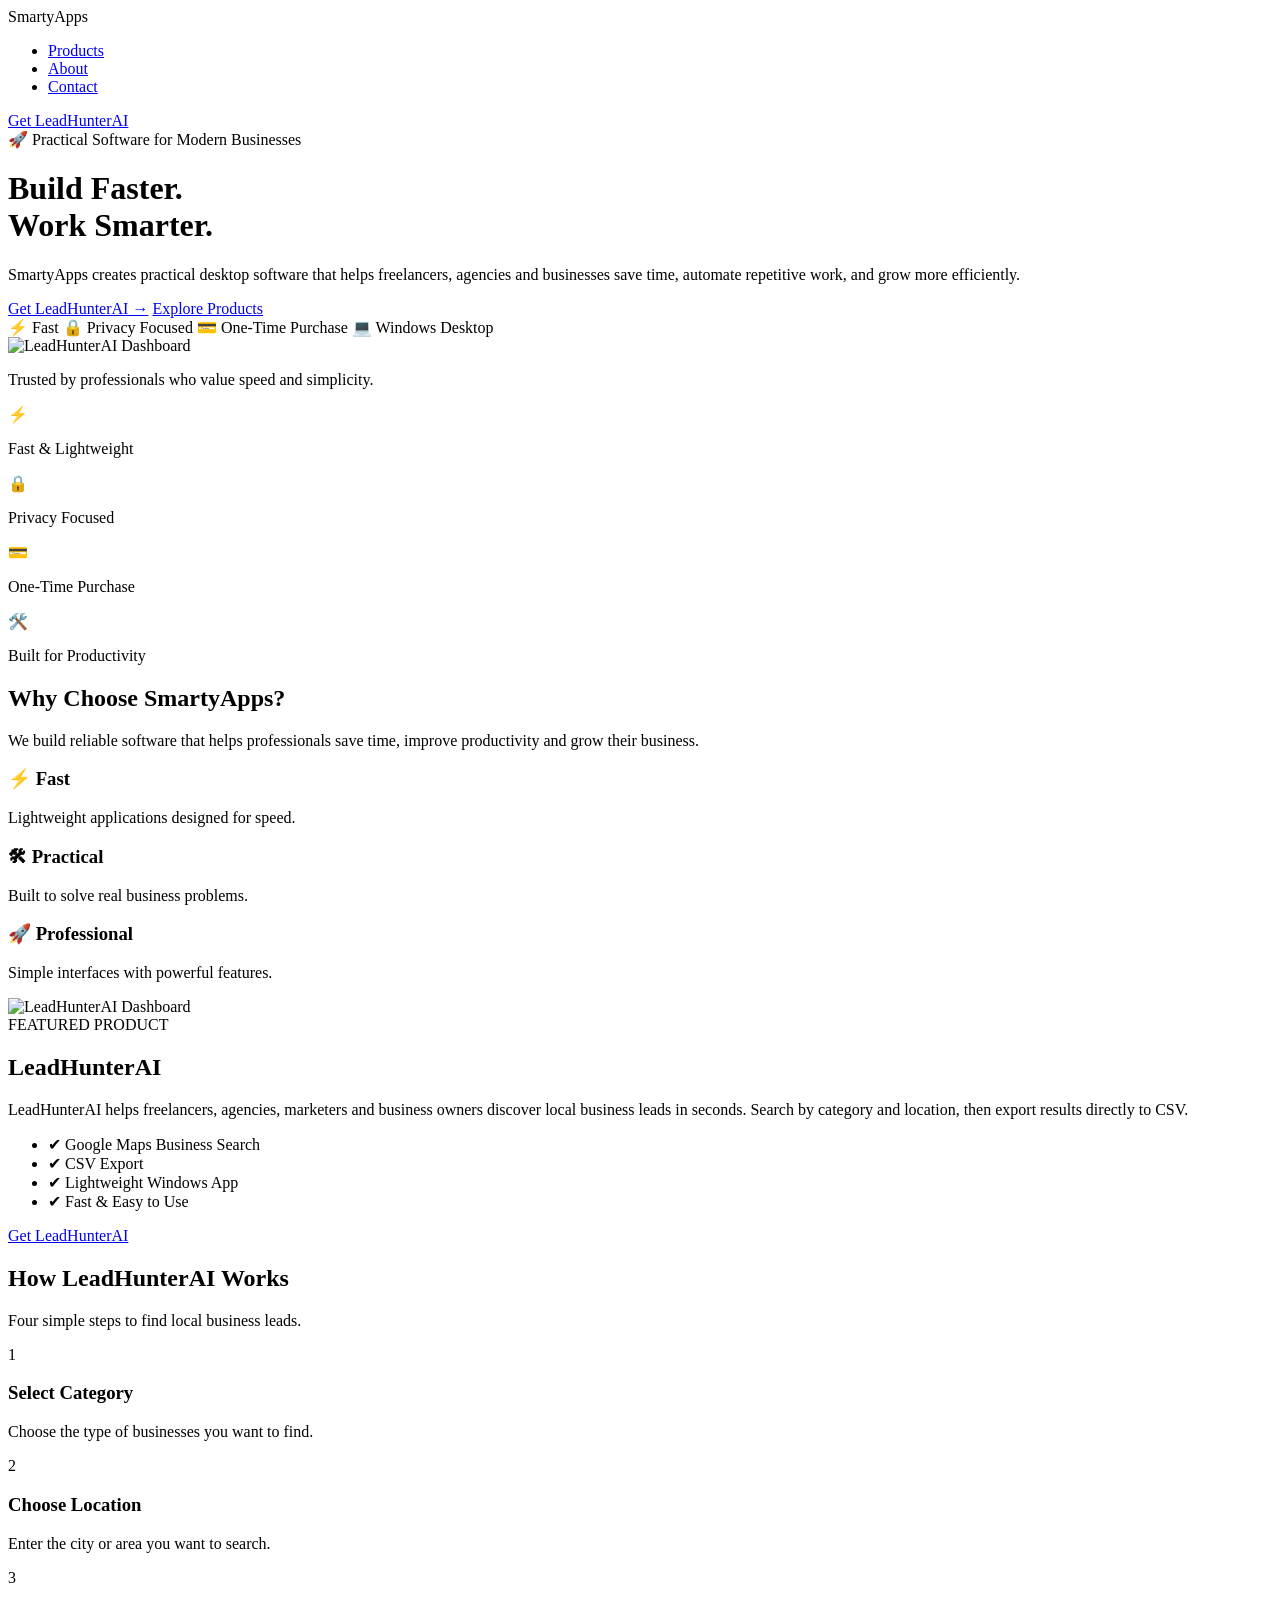
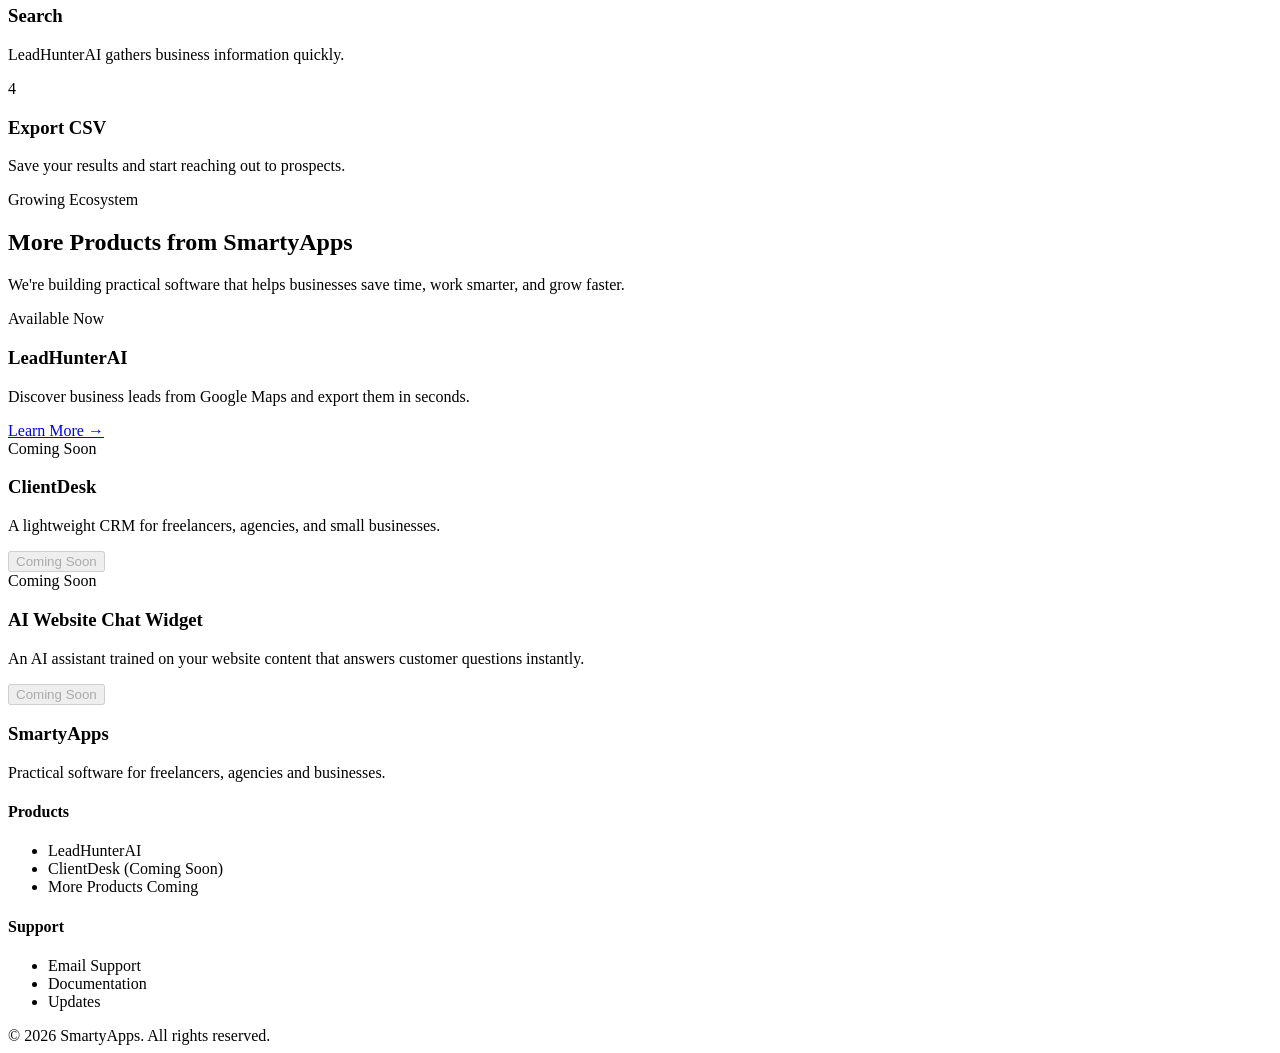
==== index.html @ ecb34b7d "Add files via upload" ====
<!DOCTYPE html>
<html lang="en">

<head>

    <meta charset="UTF-8">

    <meta name="viewport" content="width=device-width, initial-scale=1.0">

    <title>SmartyApps | Practical Software for Modern Businesses</title>

    <meta name="description"
        content="SmartyApps builds practical desktop software for freelancers, agencies and businesses. Discover LeadHunterAI and upcoming productivity tools designed to help you work smarter and grow faster.">

    <meta name="keywords"
        content="SmartyApps, LeadHunterAI, Lead Generation, Google Maps Leads, Business Software, Windows Software, CRM, Client Management, Productivity Tools">

    <meta name="author" content="SmartyApps">

    <meta name="robots" content="index,follow">

    <meta name="theme-color" content="#08101c">

    <!-- Open Graph -->

    <meta property="og:type" content="website">

    <meta property="og:title"
        content="SmartyApps | Practical Software for Modern Businesses">

    <meta property="og:description"
        content="Modern software that helps freelancers, agencies and businesses save time and grow faster.">

    <meta property="og:image"
        content="images/hero-mockup.png">

    <meta property="og:site_name"
        content="SmartyApps">

    <!-- Twitter -->

    <meta name="twitter:card"
        content="summary_large_image">

    <meta name="twitter:title"
        content="SmartyApps">

    <meta name="twitter:description"
        content="Practical software built for modern businesses.">

    <meta name="twitter:image"
        content="images/hero-mockup.png">

     <link rel="icon" type="image/x-icon" href="images/favicon.ico">

     <link rel="stylesheet" href="css/style.css">

</head>

<body>

    <nav>
        <div class="logo">SmartyApps</div>
        <ul>
            <li><a href="https://smartyapps.gumroad.com/l/vlhwif">Products</a></li>
            <li><a href="https://smartyapps.gumroad.com/l/vlhwif">About</a></li>
            <li><a href="https://smartyapps.gumroad.com/l/vlhwif">Contact</a></li>
        </ul>
        <a href="https://smartyapps.gumroad.com/l/vlhwif" class="nav-btn">Get LeadHunterAI</a>
    </nav>

    <header class="hero">
        <div class="hero-left">
            <span class="hero-badge">🚀 Practical Software for Modern Businesses</span>
            <h1>Build Faster.<br>Work Smarter.</h1>
            <p>
                SmartyApps creates practical desktop software that helps freelancers,
                agencies and businesses save time, automate repetitive work, and grow
                more efficiently.
            </p>
            <div class="hero-buttons">
                <a href="https://smartyapps.gumroad.com/l/vlhwif" class="btn">Get LeadHunterAI →</a>
                <a href="#products" class="btn-outline">Explore Products</a>
            </div>
            <div class="hero-features">
                <span>⚡ Fast</span>
                <span>🔒 Privacy Focused</span>
                <span>💳 One-Time Purchase</span>
                <span>💻 Windows Desktop</span>
            </div>
        </div>
        <div class="hero-right">
            <img src="images/hero-mockup.png" alt="LeadHunterAI Dashboard">
        </div>
    </header>

    <section class="trust-bar">
        <div class="container">
            <p class="trust-title">Trusted by professionals who value speed and simplicity.</p>
            <div class="trust-items">
                <div class="trust-item">
                    <span>⚡</span>
                    <p>Fast & Lightweight</p>
                </div>
                <div class="trust-item">
                    <span>🔒</span>
                    <p>Privacy Focused</p>
                </div>
                <div class="trust-item">
                    <span>💳</span>
                    <p>One-Time Purchase</p>
                </div>
                <div class="trust-item">
                    <span>🛠️</span>
                    <p>Built for Productivity</p>
                </div>
            </div>
        </div>
    </section>

    <section class="why">
        <h2>Why Choose SmartyApps?</h2>
        <p class="section-text">
            We build reliable software that helps professionals
            save time, improve productivity and grow their business.
        </p>
        <div class="cards">
            <div class="card">
                <h3>⚡ Fast</h3>
                <p>Lightweight applications designed for speed.</p>
            </div>
            <div class="card">
                <h3>🛠 Practical</h3>
                <p>Built to solve real business problems.</p>
            </div>
            <div class="card">
                <h3>🚀 Professional</h3>
                <p>Simple interfaces with powerful features.</p>
            </div>
        </div>
    </section>

    <section class="product">
        <div class="product-image">
            <img src="images/hero-mockup.png" alt="LeadHunterAI Dashboard">
        </div>
        <div class="product-info">
            <span class="badge">FEATURED PRODUCT</span>
            <h2>LeadHunterAI</h2>
            <p>
                LeadHunterAI helps freelancers, agencies,
                marketers and business owners discover local
                business leads in seconds.
                Search by category and location,
                then export results directly to CSV.
            </p>
            <ul>
                <li>✔ Google Maps Business Search</li>
                <li>✔ CSV Export</li>
                <li>✔ Lightweight Windows App</li>
                <li>✔ Fast & Easy to Use</li>
            </ul>
            <a href="https://smartyapps.gumroad.com/l/vlhwif" class="btn">Get LeadHunterAI</a>
        </div>
    </section>

    <section class="how-it-works" id="how">
        <h2>How LeadHunterAI Works</h2>
        <p class="section-text">Four simple steps to find local business leads.</p>
        <div class="steps">
            <div class="step">
                <div class="step-number">1</div>
                <h3>Select Category</h3>
                <p>Choose the type of businesses you want to find.</p>
            </div>
            <div class="step">
                <div class="step-number">2</div>
                <h3>Choose Location</h3>
                <p>Enter the city or area you want to search.</p>
            </div>
            <div class="step">
                <div class="step-number">3</div>
                <h3>Search</h3>
                <p>LeadHunterAI gathers business information quickly.</p>
            </div>
            <div class="step">
                <div class="step-number">4</div>
                <h3>Export CSV</h3>
                <p>Save your results and start reaching out to prospects.</p>
            </div>
        </div>
    </section>

    <section id="products" class="products">
        <div class="container">
            <div class="section-header">
                <span class="section-tag">Growing Ecosystem</span>
                <h2>More Products from SmartyApps</h2>
                <p>We're building practical software that helps businesses save time, work smarter, and grow faster.</p>
            </div>
            <div class="products-grid">
                <div class="product-card active">
                    <div class="product-status available">Available Now</div>
                    <h3>LeadHunterAI</h3>
                    <p>Discover business leads from Google Maps and export them in seconds.</p>
                    <a href="https://smartyapps.gumroad.com/l/vlhwif" class="product-btn">Learn More →</a>
                </div>
                <div class="product-card">
                    <div class="product-status coming">Coming Soon</div>
                    <h3>ClientDesk</h3>
                    <p>A lightweight CRM for freelancers, agencies, and small businesses.</p>
                    <button class="coming-btn" disabled>Coming Soon</button>
                </div>
                <div class="product-card">
                    <div class="product-status coming">Coming Soon</div>
                    <h3>AI Website Chat Widget</h3>
                    <p>An AI assistant trained on your website content that answers customer questions instantly.</p>
                    <button class="coming-btn" disabled>Coming Soon</button>
                </div>
            </div>
        </div>
    </section>

    <footer>
        <div class="footer-top">
            <div>
                <h3>SmartyApps</h3>
                <p>Practical software for freelancers, agencies and businesses.</p>
            </div>
            <div>
                <h4>Products</h4>
                <ul>
                    <li>LeadHunterAI</li>
                    <li>ClientDesk (Coming Soon)</li>
                    <li>More Products Coming</li>
                </ul>
            </div>
            <div>
                <h4>Support</h4>
                <ul>
                    <li>Email Support</li>
                    <li>Documentation</li>
                    <li>Updates</li>
                </ul>
            </div>
        </div>
        <div class="footer-bottom">
            © 2026 SmartyApps. All rights reserved.
        </div>
    </footer>

    <script src="js/script.js"></script>
</body>
</html>
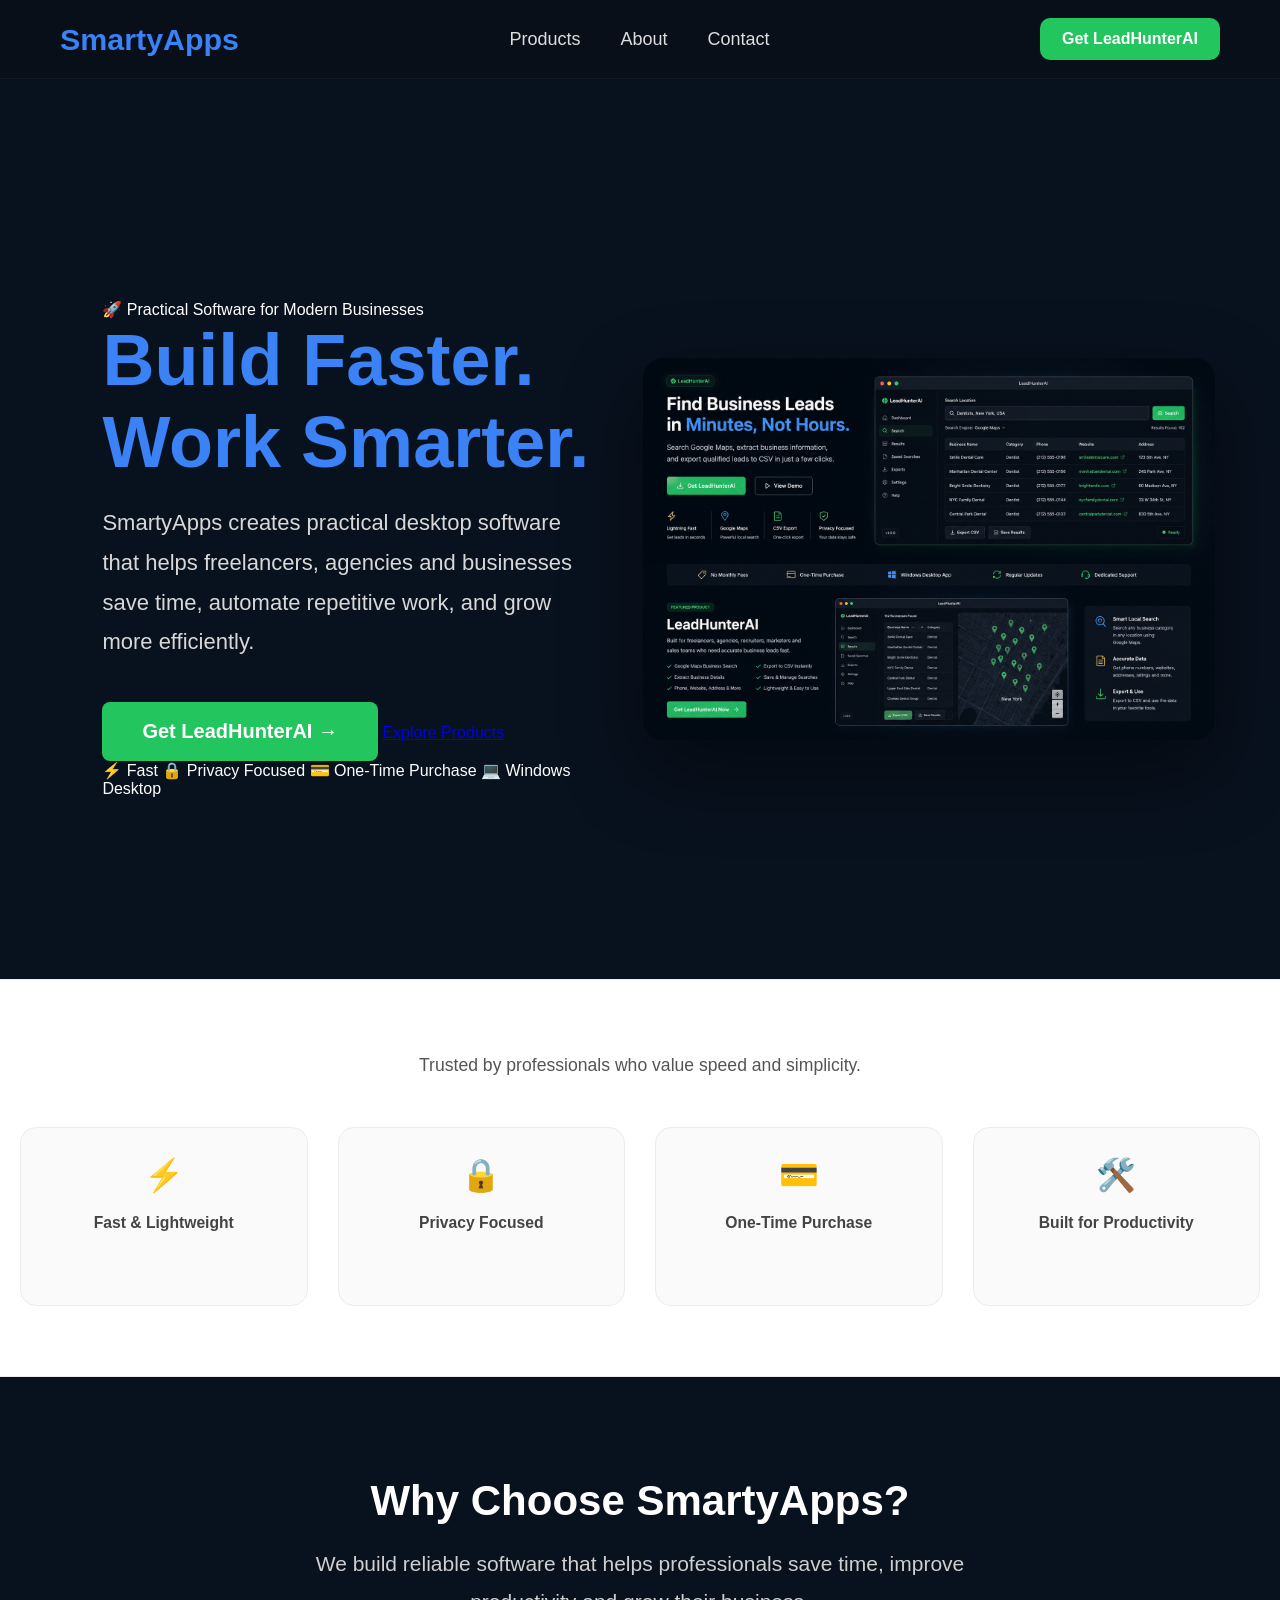
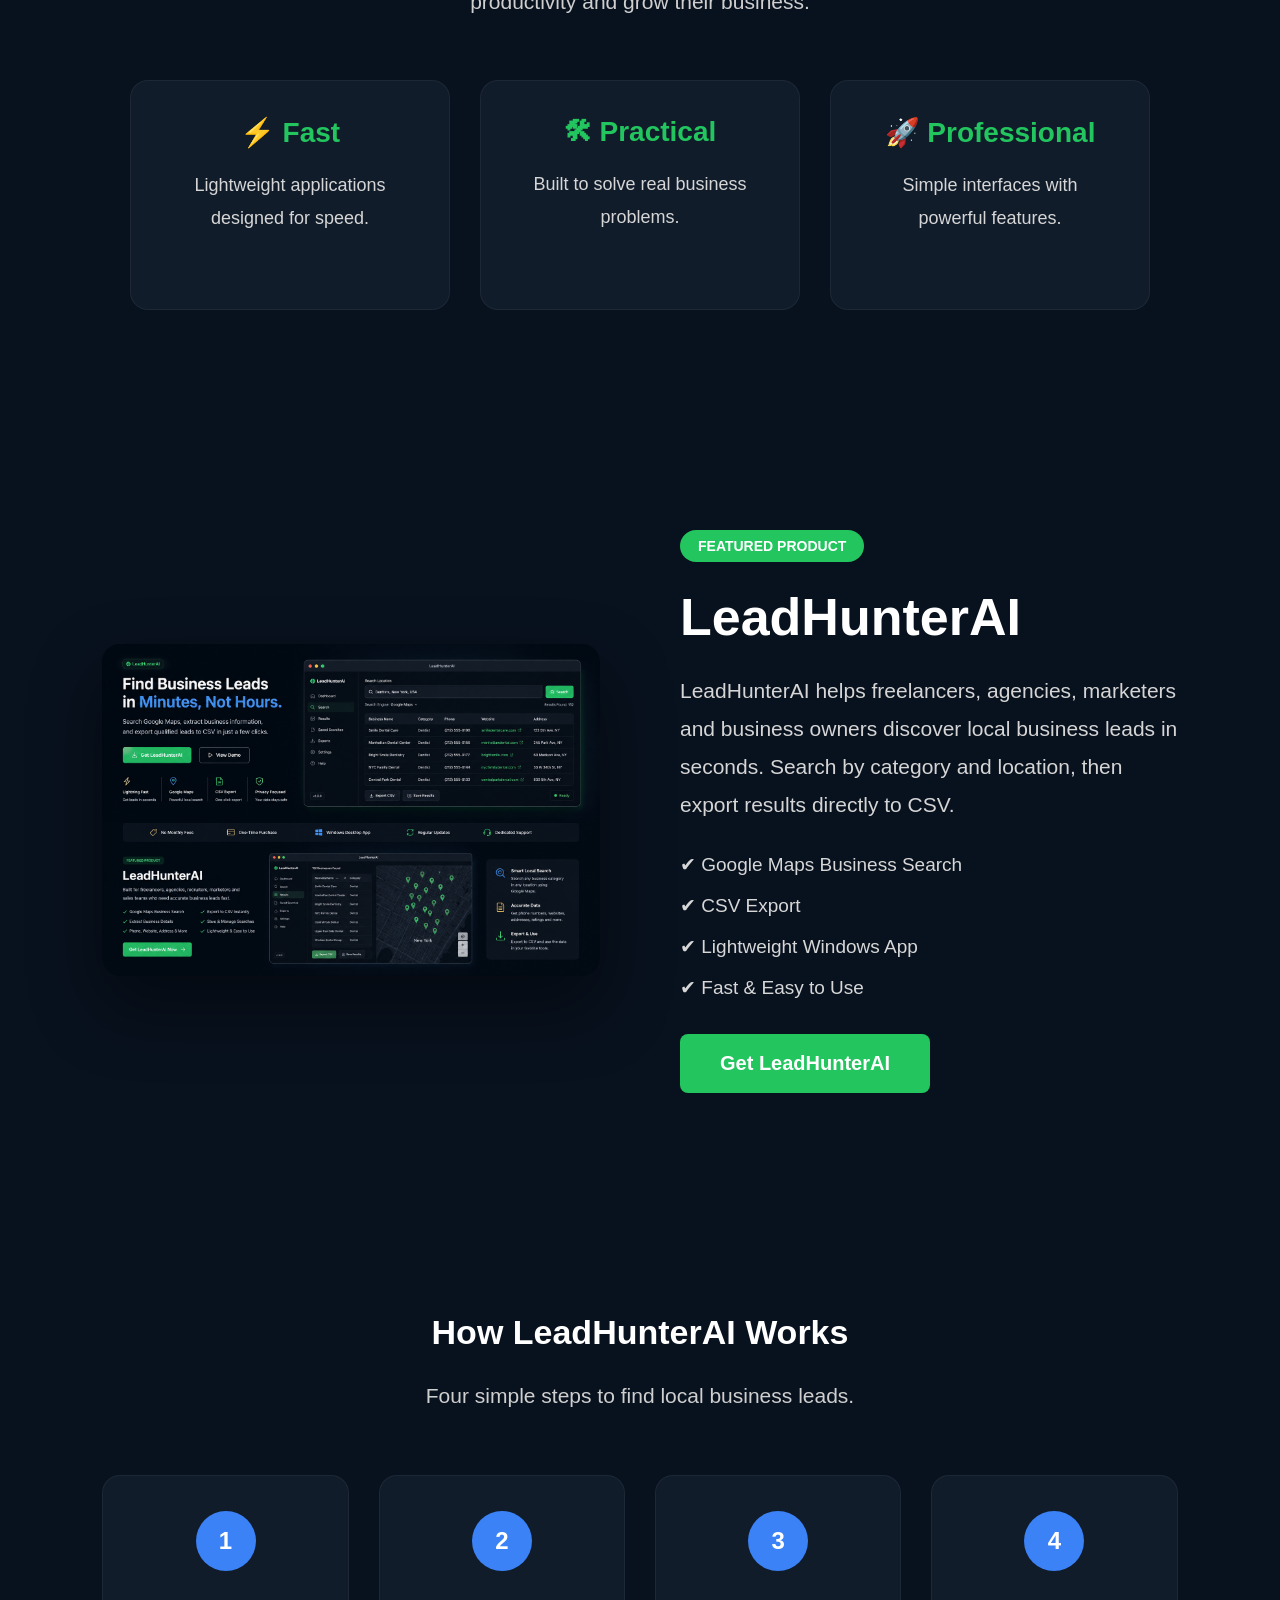
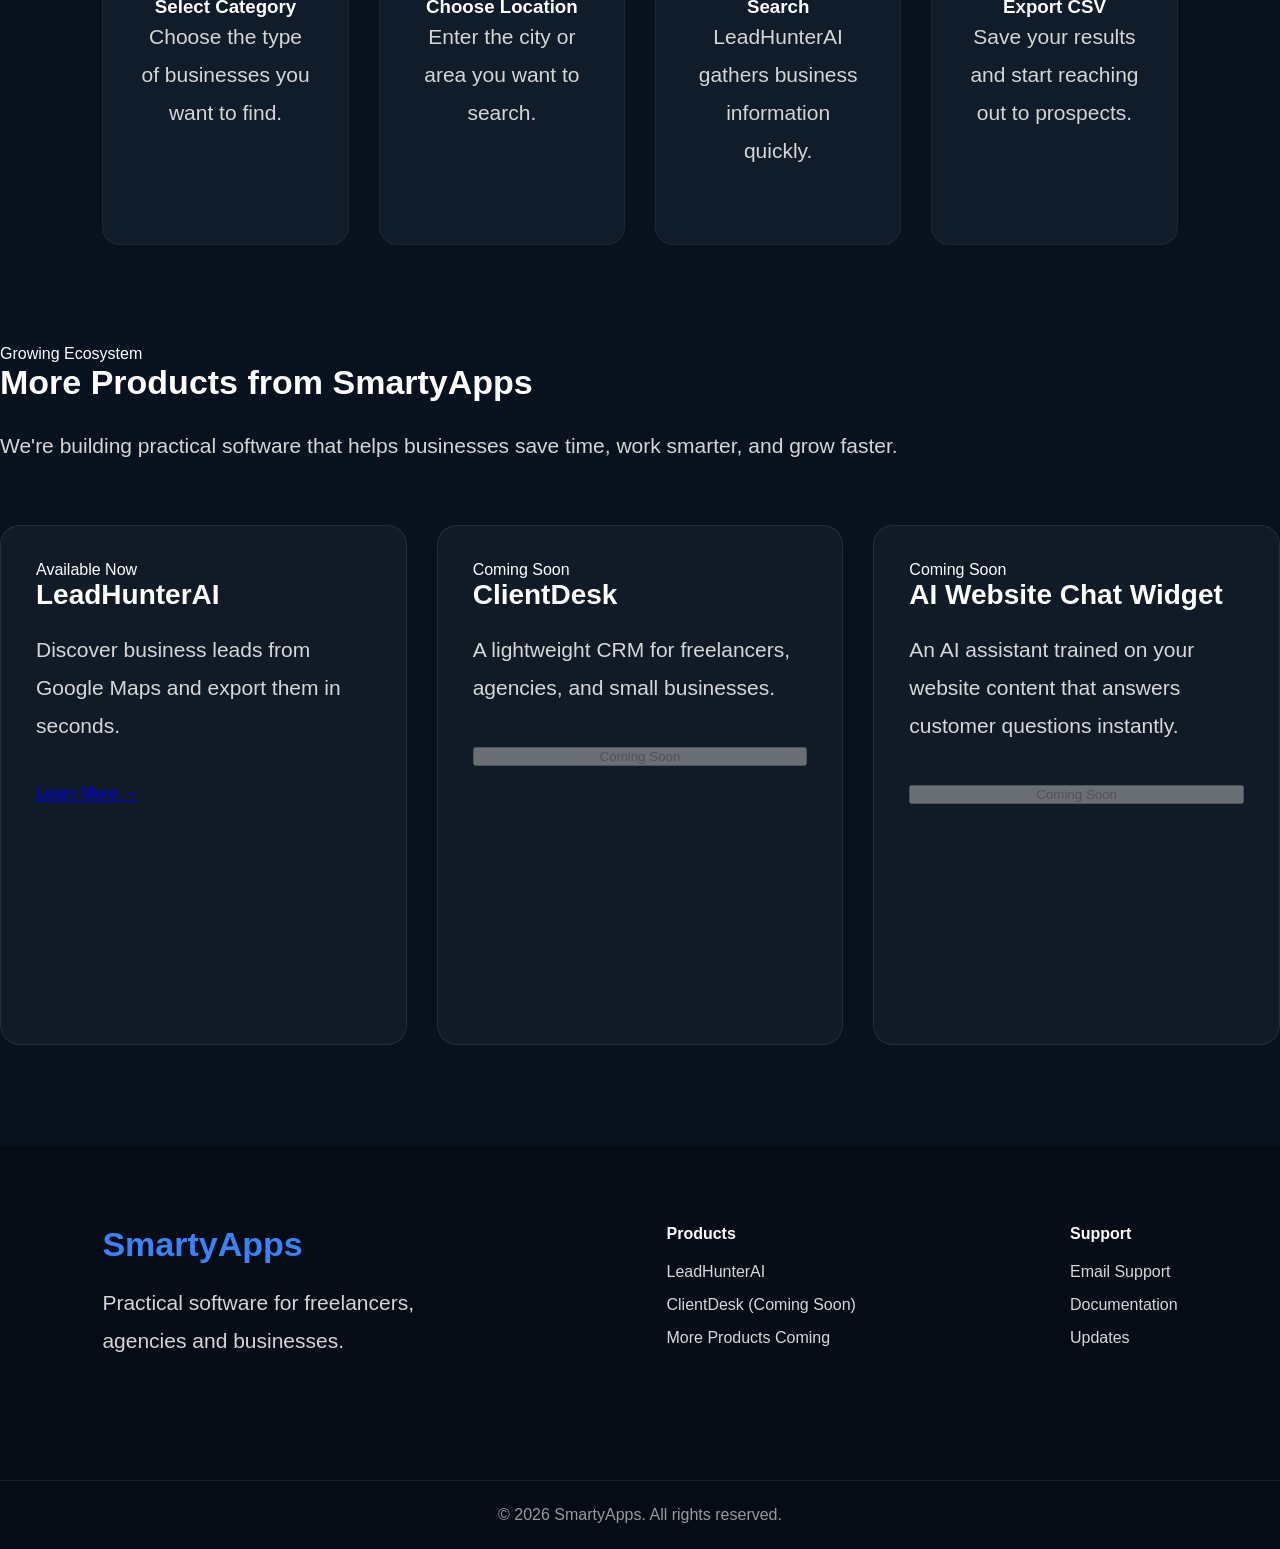
==== commit 75dd0570: "Updating Page" ====
--- a/index.html
+++ b/index.html
@@ -1,254 +1,254 @@
-<!DOCTYPE html>
-<html lang="en">
-
-<head>
-
-    <meta charset="UTF-8">
-
-    <meta name="viewport" content="width=device-width, initial-scale=1.0">
-
-    <title>SmartyApps | Practical Software for Modern Businesses</title>
-
-    <meta name="description"
-        content="SmartyApps builds practical desktop software for freelancers, agencies and businesses. Discover LeadHunterAI and upcoming productivity tools designed to help you work smarter and grow faster.">
-
-    <meta name="keywords"
-        content="SmartyApps, LeadHunterAI, Lead Generation, Google Maps Leads, Business Software, Windows Software, CRM, Client Management, Productivity Tools">
-
-    <meta name="author" content="SmartyApps">
-
-    <meta name="robots" content="index,follow">
-
-    <meta name="theme-color" content="#08101c">
-
-    <!-- Open Graph -->
-
-    <meta property="og:type" content="website">
-
-    <meta property="og:title"
-        content="SmartyApps | Practical Software for Modern Businesses">
-
-    <meta property="og:description"
-        content="Modern software that helps freelancers, agencies and businesses save time and grow faster.">
-
-    <meta property="og:image"
-        content="images/hero-mockup.png">
-
-    <meta property="og:site_name"
-        content="SmartyApps">
-
-    <!-- Twitter -->
-
-    <meta name="twitter:card"
-        content="summary_large_image">
-
-    <meta name="twitter:title"
-        content="SmartyApps">
-
-    <meta name="twitter:description"
-        content="Practical software built for modern businesses.">
-
-    <meta name="twitter:image"
-        content="images/hero-mockup.png">
-
-     <link rel="icon" type="image/x-icon" href="images/favicon.ico">
-
-     <link rel="stylesheet" href="css/style.css">
-
-</head>
-
-<body>
-
-    <nav>
-        <div class="logo">SmartyApps</div>
-        <ul>
-            <li><a href="https://smartyapps.gumroad.com/l/vlhwif">Products</a></li>
-            <li><a href="https://smartyapps.gumroad.com/l/vlhwif">About</a></li>
-            <li><a href="https://smartyapps.gumroad.com/l/vlhwif">Contact</a></li>
-        </ul>
-        <a href="https://smartyapps.gumroad.com/l/vlhwif" class="nav-btn">Get LeadHunterAI</a>
-    </nav>
-
-    <header class="hero">
-        <div class="hero-left">
-            <span class="hero-badge">🚀 Practical Software for Modern Businesses</span>
-            <h1>Build Faster.<br>Work Smarter.</h1>
-            <p>
-                SmartyApps creates practical desktop software that helps freelancers,
-                agencies and businesses save time, automate repetitive work, and grow
-                more efficiently.
-            </p>
-            <div class="hero-buttons">
-                <a href="https://smartyapps.gumroad.com/l/vlhwif" class="btn">Get LeadHunterAI →</a>
-                <a href="#products" class="btn-outline">Explore Products</a>
-            </div>
-            <div class="hero-features">
-                <span>⚡ Fast</span>
-                <span>🔒 Privacy Focused</span>
-                <span>💳 One-Time Purchase</span>
-                <span>💻 Windows Desktop</span>
-            </div>
-        </div>
-        <div class="hero-right">
-            <img src="images/hero-mockup.png" alt="LeadHunterAI Dashboard">
-        </div>
-    </header>
-
-    <section class="trust-bar">
-        <div class="container">
-            <p class="trust-title">Trusted by professionals who value speed and simplicity.</p>
-            <div class="trust-items">
-                <div class="trust-item">
-                    <span>⚡</span>
-                    <p>Fast & Lightweight</p>
-                </div>
-                <div class="trust-item">
-                    <span>🔒</span>
-                    <p>Privacy Focused</p>
-                </div>
-                <div class="trust-item">
-                    <span>💳</span>
-                    <p>One-Time Purchase</p>
-                </div>
-                <div class="trust-item">
-                    <span>🛠️</span>
-                    <p>Built for Productivity</p>
-                </div>
-            </div>
-        </div>
-    </section>
-
-    <section class="why">
-        <h2>Why Choose SmartyApps?</h2>
-        <p class="section-text">
-            We build reliable software that helps professionals
-            save time, improve productivity and grow their business.
-        </p>
-        <div class="cards">
-            <div class="card">
-                <h3>⚡ Fast</h3>
-                <p>Lightweight applications designed for speed.</p>
-            </div>
-            <div class="card">
-                <h3>🛠 Practical</h3>
-                <p>Built to solve real business problems.</p>
-            </div>
-            <div class="card">
-                <h3>🚀 Professional</h3>
-                <p>Simple interfaces with powerful features.</p>
-            </div>
-        </div>
-    </section>
-
-    <section class="product">
-        <div class="product-image">
-            <img src="images/hero-mockup.png" alt="LeadHunterAI Dashboard">
-        </div>
-        <div class="product-info">
-            <span class="badge">FEATURED PRODUCT</span>
-            <h2>LeadHunterAI</h2>
-            <p>
-                LeadHunterAI helps freelancers, agencies,
-                marketers and business owners discover local
-                business leads in seconds.
-                Search by category and location,
-                then export results directly to CSV.
-            </p>
-            <ul>
-                <li>✔ Google Maps Business Search</li>
-                <li>✔ CSV Export</li>
-                <li>✔ Lightweight Windows App</li>
-                <li>✔ Fast & Easy to Use</li>
-            </ul>
-            <a href="https://smartyapps.gumroad.com/l/vlhwif" class="btn">Get LeadHunterAI</a>
-        </div>
-    </section>
-
-    <section class="how-it-works" id="how">
-        <h2>How LeadHunterAI Works</h2>
-        <p class="section-text">Four simple steps to find local business leads.</p>
-        <div class="steps">
-            <div class="step">
-                <div class="step-number">1</div>
-                <h3>Select Category</h3>
-                <p>Choose the type of businesses you want to find.</p>
-            </div>
-            <div class="step">
-                <div class="step-number">2</div>
-                <h3>Choose Location</h3>
-                <p>Enter the city or area you want to search.</p>
-            </div>
-            <div class="step">
-                <div class="step-number">3</div>
-                <h3>Search</h3>
-                <p>LeadHunterAI gathers business information quickly.</p>
-            </div>
-            <div class="step">
-                <div class="step-number">4</div>
-                <h3>Export CSV</h3>
-                <p>Save your results and start reaching out to prospects.</p>
-            </div>
-        </div>
-    </section>
-
-    <section id="products" class="products">
-        <div class="container">
-            <div class="section-header">
-                <span class="section-tag">Growing Ecosystem</span>
-                <h2>More Products from SmartyApps</h2>
-                <p>We're building practical software that helps businesses save time, work smarter, and grow faster.</p>
-            </div>
-            <div class="products-grid">
-                <div class="product-card active">
-                    <div class="product-status available">Available Now</div>
-                    <h3>LeadHunterAI</h3>
-                    <p>Discover business leads from Google Maps and export them in seconds.</p>
-                    <a href="https://smartyapps.gumroad.com/l/vlhwif" class="product-btn">Learn More →</a>
-                </div>
-                <div class="product-card">
-                    <div class="product-status coming">Coming Soon</div>
-                    <h3>ClientDesk</h3>
-                    <p>A lightweight CRM for freelancers, agencies, and small businesses.</p>
-                    <button class="coming-btn" disabled>Coming Soon</button>
-                </div>
-                <div class="product-card">
-                    <div class="product-status coming">Coming Soon</div>
-                    <h3>AI Website Chat Widget</h3>
-                    <p>An AI assistant trained on your website content that answers customer questions instantly.</p>
-                    <button class="coming-btn" disabled>Coming Soon</button>
-                </div>
-            </div>
-        </div>
-    </section>
-
-    <footer>
-        <div class="footer-top">
-            <div>
-                <h3>SmartyApps</h3>
-                <p>Practical software for freelancers, agencies and businesses.</p>
-            </div>
-            <div>
-                <h4>Products</h4>
-                <ul>
-                    <li>LeadHunterAI</li>
-                    <li>ClientDesk (Coming Soon)</li>
-                    <li>More Products Coming</li>
-                </ul>
-            </div>
-            <div>
-                <h4>Support</h4>
-                <ul>
-                    <li>Email Support</li>
-                    <li>Documentation</li>
-                    <li>Updates</li>
-                </ul>
-            </div>
-        </div>
-        <div class="footer-bottom">
-            © 2026 SmartyApps. All rights reserved.
-        </div>
-    </footer>
-
-    <script src="js/script.js"></script>
-</body>
+<!DOCTYPE html>
+<html lang="en">
+
+<head>
+
+    <meta charset="UTF-8">
+
+    <meta name="viewport" content="width=device-width, initial-scale=1.0">
+
+    <title>SmartyApps | Practical Software for Modern Businesses</title>
+
+    <meta name="description"
+        content="SmartyApps builds practical desktop software for freelancers, agencies and businesses. Discover LeadHunterAI and upcoming productivity tools designed to help you work smarter and grow faster.">
+
+    <meta name="keywords"
+        content="SmartyApps, LeadHunterAI, Lead Generation, Google Maps Leads, Business Software, Windows Software, CRM, Client Management, Productivity Tools">
+
+    <meta name="author" content="SmartyApps">
+
+    <meta name="robots" content="index,follow">
+
+    <meta name="theme-color" content="#08101c">
+
+    <!-- Open Graph -->
+
+    <meta property="og:type" content="website">
+
+    <meta property="og:title"
+        content="SmartyApps | Practical Software for Modern Businesses">
+
+    <meta property="og:description"
+        content="Modern software that helps freelancers, agencies and businesses save time and grow faster.">
+
+    <meta property="og:image"
+        content="images/hero-mockup.png">
+
+    <meta property="og:site_name"
+        content="SmartyApps">
+
+    <!-- Twitter -->
+
+    <meta name="twitter:card"
+        content="summary_large_image">
+
+    <meta name="twitter:title"
+        content="SmartyApps">
+
+    <meta name="twitter:description"
+        content="Practical software built for modern businesses.">
+
+    <meta name="twitter:image"
+        content="images/hero-mockup.png">
+
+     <link rel="icon" type="image/x-icon" href="images/favicon.ico">
+
+     <link rel="stylesheet" href="css/style.css">
+
+</head>
+
+<body>
+
+    <nav>
+        <div class="logo">SmartyApps</div>
+        <ul>
+            <li><a href="https://smartyapps.gumroad.com/l/vlhwif">Products</a></li>
+            <li><a href="https://smartyapps.gumroad.com/l/vlhwif">About</a></li>
+            <li><a href="https://smartyapps.gumroad.com/l/vlhwif">Contact</a></li>
+        </ul>
+        <a href="https://smartyapps.gumroad.com/l/vlhwif" class="nav-btn">Get LeadHunterAI</a>
+    </nav>
+
+    <header class="hero">
+        <div class="hero-left">
+            <span class="hero-badge">🚀 Practical Software for Modern Businesses</span>
+            <h1>Build Faster.<br>Work Smarter.</h1>
+            <p>
+                SmartyApps creates practical desktop software that helps freelancers,
+                agencies and businesses save time, automate repetitive work, and grow
+                more efficiently.
+            </p>
+            <div class="hero-buttons">
+                <a href="https://smartyapps.gumroad.com/l/vlhwif" class="btn">Get LeadHunterAI →</a>
+                <a href="#products" class="btn-outline">Explore Products</a>
+            </div>
+            <div class="hero-features">
+                <span>⚡ Fast</span>
+                <span>🔒 Privacy Focused</span>
+                <span>💳 One-Time Purchase</span>
+                <span>💻 Windows Desktop</span>
+            </div>
+        </div>
+        <div class="hero-right">
+            <img src="images/hero-mockup.png" alt="LeadHunterAI Dashboard">
+        </div>
+    </header>
+
+    <section class="trust-bar">
+        <div class="container">
+            <p class="trust-title">Trusted by professionals who value speed and simplicity.</p>
+            <div class="trust-items">
+                <div class="trust-item">
+                    <span>⚡</span>
+                    <p>Fast & Lightweight</p>
+                </div>
+                <div class="trust-item">
+                    <span>🔒</span>
+                    <p>Privacy Focused</p>
+                </div>
+                <div class="trust-item">
+                    <span>💳</span>
+                    <p>One-Time Purchase</p>
+                </div>
+                <div class="trust-item">
+                    <span>🛠️</span>
+                    <p>Built for Productivity</p>
+                </div>
+            </div>
+        </div>
+    </section>
+
+    <section class="why">
+        <h2>Why Choose SmartyApps?</h2>
+        <p class="section-text">
+            We build reliable software that helps professionals
+            save time, improve productivity and grow their business.
+        </p>
+        <div class="cards">
+            <div class="card">
+                <h3>⚡ Fast</h3>
+                <p>Lightweight applications designed for speed.</p>
+            </div>
+            <div class="card">
+                <h3>🛠 Practical</h3>
+                <p>Built to solve real business problems.</p>
+            </div>
+            <div class="card">
+                <h3>🚀 Professional</h3>
+                <p>Simple interfaces with powerful features.</p>
+            </div>
+        </div>
+    </section>
+
+    <section class="product">
+        <div class="product-image">
+            <img src="images/hero-mockup.png" alt="LeadHunterAI Dashboard">
+        </div>
+        <div class="product-info">
+            <span class="badge">FEATURED PRODUCT</span>
+            <h2>LeadHunterAI</h2>
+            <p>
+                LeadHunterAI helps freelancers, agencies,
+                marketers and business owners discover local
+                business leads in seconds.
+                Search by category and location,
+                then export results directly to CSV.
+            </p>
+            <ul>
+                <li>✔ Google Maps Business Search</li>
+                <li>✔ CSV Export</li>
+                <li>✔ Lightweight Windows App</li>
+                <li>✔ Fast & Easy to Use</li>
+            </ul>
+            <a href="https://smartyapps.gumroad.com/l/vlhwif" class="btn">Get LeadHunterAI</a>
+        </div>
+    </section>
+
+    <section class="how-it-works" id="how">
+        <h2>How LeadHunterAI Works</h2>
+        <p class="section-text">Four simple steps to find local business leads.</p>
+        <div class="steps">
+            <div class="step">
+                <div class="step-number">1</div>
+                <h3>Select Category</h3>
+                <p>Choose the type of businesses you want to find.</p>
+            </div>
+            <div class="step">
+                <div class="step-number">2</div>
+                <h3>Choose Location</h3>
+                <p>Enter the city or area you want to search.</p>
+            </div>
+            <div class="step">
+                <div class="step-number">3</div>
+                <h3>Search</h3>
+                <p>LeadHunterAI gathers business information quickly.</p>
+            </div>
+            <div class="step">
+                <div class="step-number">4</div>
+                <h3>Export CSV</h3>
+                <p>Save your results and start reaching out to prospects.</p>
+            </div>
+        </div>
+    </section>
+
+    <section id="products" class="products">
+        <div class="container">
+            <div class="section-header">
+                <span class="section-tag">Growing Ecosystem</span>
+                <h2>More Products from SmartyApps</h2>
+                <p>We're building practical software that helps businesses save time, work smarter, and grow faster.</p>
+            </div>
+            <div class="products-grid">
+                <div class="product-card active">
+                    <div class="product-status available">Available Now</div>
+                    <h3>LeadHunterAI</h3>
+                    <p>Discover business leads from Google Maps and export them in seconds.</p>
+                    <a href="https://smartyapps.gumroad.com/l/vlhwif" class="product-btn">Learn More →</a>
+                </div>
+                <div class="product-card">
+                    <div class="product-status coming">Coming Soon</div>
+                    <h3>ClientDesk</h3>
+                    <p>A lightweight CRM for freelancers, agencies, and small businesses.</p>
+                    <button class="coming-btn" disabled>Coming Soon</button>
+                </div>
+                <div class="product-card">
+                    <div class="product-status coming">Coming Soon</div>
+                    <h3>AI Website Chat Widget</h3>
+                    <p>An AI assistant trained on your website content that answers customer questions instantly.</p>
+                    <button class="coming-btn" disabled>Coming Soon</button>
+                </div>
+            </div>
+        </div>
+    </section>
+
+    <footer>
+        <div class="footer-top">
+            <div>
+                <h3>SmartyApps</h3>
+                <p>Practical software for freelancers, agencies and businesses.</p>
+            </div>
+            <div>
+                <h4>Products</h4>
+                <ul>
+                    <li>LeadHunterAI</li>
+                    <li>ClientDesk (Coming Soon)</li>
+                    <li>More Products Coming</li>
+                </ul>
+            </div>
+            <div>
+                <h4>Support</h4>
+                <ul>
+                    <li>Email Support</li>
+                    <li>Documentation</li>
+                    <li>Updates</li>
+                </ul>
+            </div>
+        </div>
+        <div class="footer-bottom">
+            © 2026 SmartyApps. All rights reserved.
+        </div>
+    </footer>
+
+    <script src="js/script.js"></script>
+</body>
 </html>
--- a/css/style.css
+++ b/css/style.css
@@ -0,0 +1,1123 @@
+*{
+    margin:0;
+    padding:0;
+    box-sizing:border-box;
+}
+
+body{
+
+    background:#08111E;
+
+    color:white;
+
+    font-family:Arial,Helvetica,sans-serif;
+
+}
+
+/* ================= NAV ================= */
+
+nav{
+
+    position:sticky;
+
+    top:0;
+
+    z-index:999;
+
+    display:flex;
+
+    justify-content:space-between;
+
+    align-items:center;
+
+    padding:18px 60px;
+
+    background:rgba(8,15,26,.88);
+
+    backdrop-filter:blur(14px);
+
+    -webkit-backdrop-filter:blur(14px);
+
+    border-bottom:1px solid rgba(255,255,255,.05);
+
+}
+
+.logo{
+
+    font-size:1.9rem;
+
+    font-weight:700;
+
+    color:#3b82f6;
+
+}
+
+nav ul{
+
+    display:flex;
+
+    list-style:none;
+
+    gap:40px;
+
+}
+
+nav ul a{
+
+    color:white;
+
+    text-decoration:none;
+
+    font-size:18px;
+
+    transition:.3s;
+
+}nav ul li a{
+
+    color:#ddd;
+
+    text-decoration:none;
+
+    font-weight:500;
+
+    transition:.25s;
+
+}
+
+nav ul li a:hover{
+
+    color:#3b82f6;
+
+}
+
+nav ul a:hover{
+
+    color:#22C55E;
+
+}
+
+.nav-btn{
+
+    background:#22c55e;
+
+    color:white;
+
+    padding:12px 22px;
+
+    border-radius:10px;
+
+    text-decoration:none;
+
+    font-weight:600;
+
+    transition:.3s;
+
+}
+
+.nav-btn:hover{
+
+    transform:translateY(-2px);
+
+    background:#16a34a;
+
+}
+
+.nav-btn:hover{
+
+    background:#16a34a;
+
+}
+
+/* ================= HERO ================= */
+
+/* ================= HERO ================= */
+
+.hero{
+
+    min-height:100vh;
+
+    display:flex;
+
+    justify-content:space-between;
+
+    align-items:center;
+
+    gap:80px;
+
+    padding:120px 8% 80px;
+
+}
+
+.hero-left{
+
+    flex:1;
+
+}
+
+.hero-right{
+
+    flex:1;
+
+    display:flex;
+
+    justify-content:center;
+
+}
+
+.hero-right img{
+
+    width:115%;
+
+    max-width:760px;
+
+    border-radius:20px;
+
+    box-shadow:0 30px 80px rgba(0,0,0,.45);
+
+}
+
+.hero-left h1{
+
+    font-size:72px;
+
+    color:#3B82F6;
+
+    margin-bottom:20px;
+
+}
+
+.hero-left h2{
+
+    font-size:34px;
+
+    margin-bottom:30px;
+
+}
+
+.hero-left p{
+
+    font-size:22px;
+
+    line-height:1.8;
+
+    color:#d8d8d8;
+
+    margin-bottom:40px;
+
+}
+
+.hero-content{
+
+    max-width:850px;
+
+}
+
+h1{
+
+    font-size:72px;
+
+    color:#3B82F6;
+
+    margin-bottom:20px;
+
+}
+
+h2{
+
+    font-size:34px;
+
+    margin-bottom:25px;
+
+}
+
+p{
+
+    color:#d5d5d5;
+
+    font-size:21px;
+
+    line-height:1.8;
+
+    margin-bottom:40px;
+
+}
+
+.btn{
+
+    display:inline-block;
+
+    background:#22C55E;
+
+    color:white;
+
+    text-decoration:none;
+
+    padding:18px 40px;
+
+    border-radius:8px;
+
+    font-size:20px;
+
+    font-weight:bold;
+
+    transition:.3s;
+
+}
+
+.btn:hover{
+
+    background:#16a34a;
+
+}
+/* ================= WHY SECTION ================= */
+
+.why{
+
+    padding:100px 8%;
+
+    text-align:center;
+
+}
+
+.why h2{
+
+    font-size:42px;
+
+    margin-bottom:20px;
+
+}
+
+.section-text{
+
+    max-width:700px;
+
+    margin:auto;
+
+    color:#cfcfcf;
+
+    margin-bottom:60px;
+
+}
+
+.cards{
+
+    display:flex;
+
+    gap:30px;
+
+    justify-content:center;
+
+    flex-wrap:wrap;
+
+}
+
+.card{
+
+    width:320px;
+
+    background:#111C2B;
+
+    border-radius:18px;
+
+    padding:35px;
+
+    transition:.3s;
+
+    border:1px solid rgba(255,255,255,.05);
+
+}
+
+.card:hover{
+
+    transform:translateY(-8px);
+
+    border-color:#22C55E;
+
+}
+
+.card h3{
+
+    font-size:28px;
+
+    margin-bottom:20px;
+
+    color:#22C55E;
+
+}
+
+.card p{
+
+    font-size:18px;
+
+    color:#d6d6d6;
+
+}
+/* ================= FEATURED PRODUCT ================= */
+
+.product{
+
+    display:flex;
+
+    align-items:center;
+
+    justify-content:center;
+
+    gap:80px;
+
+    padding:120px 8%;
+
+    flex-wrap:wrap;
+
+}
+
+.product-image{
+
+    flex:1;
+
+    min-width:350px;
+
+}
+
+.product-image img{
+
+    width:100%;
+
+    max-width:650px;
+
+    border-radius:18px;
+
+    box-shadow:0 30px 70px rgba(0,0,0,.45);
+
+    transition:.35s ease;
+
+}
+
+.product-image img:hover{
+
+    transform:translateY(-8px);
+
+}
+
+.product-info{
+
+    flex:1;
+
+    min-width:350px;
+
+}
+
+.badge{
+
+    display:inline-block;
+
+    background:#22C55E;
+
+    color:white;
+
+    padding:8px 18px;
+
+    border-radius:30px;
+
+    margin-bottom:25px;
+
+    font-size:14px;
+
+    font-weight:bold;
+
+}
+
+.product-info h2{
+
+    font-size:52px;
+
+    margin-bottom:25px;
+
+}
+
+.product-info p{
+
+    margin-bottom:30px;
+
+}
+
+.product-info ul{
+
+    list-style:none;
+
+    margin-bottom:35px;
+
+}
+
+.product-info li{
+
+    margin-bottom:18px;
+
+    font-size:19px;
+
+    color:#d7d7d7;
+
+}
+/* ================= FOOTER ================= */
+
+footer{
+
+    margin-top:100px;
+
+    background:#050C16;
+
+}
+
+.footer-top{
+
+    display:flex;
+
+    justify-content:space-between;
+
+    flex-wrap:wrap;
+
+    gap:60px;
+
+    padding:80px 8%;
+
+}
+
+.footer-top h3{
+
+    color:#3B82F6;
+
+    font-size:34px;
+
+    margin-bottom:20px;
+
+}
+
+.footer-top h4{
+
+    margin-bottom:20px;
+
+}
+
+.footer-top p{
+
+    max-width:350px;
+
+}
+
+.footer-top ul{
+
+    list-style:none;
+
+}
+
+.footer-top li{
+
+    margin-bottom:15px;
+
+    color:#d8d8d8;
+
+}
+
+.footer-bottom{
+
+    text-align:center;
+
+    padding:25px;
+
+    border-top:1px solid rgba(255,255,255,.08);
+
+    color:#999;
+
+}
+/* ================= HOW IT WORKS ================= */
+
+.how-it-works{
+
+    padding:100px 8%;
+
+    text-align:center;
+
+}
+
+.steps{
+
+    display:grid;
+
+    grid-template-columns:repeat(auto-fit,minmax(240px,1fr));
+
+    gap:30px;
+
+    margin-top:60px;
+
+}
+
+.step{
+
+    background:#111C2B;
+
+    padding:35px;
+
+    border-radius:18px;
+
+    border:1px solid rgba(255,255,255,.05);
+
+    transition:.3s;
+
+}
+
+.step:hover{
+
+    transform:translateY(-8px);
+
+    border-color:#3B82F6;
+
+}
+
+.step-number{
+
+    width:60px;
+
+    height:60px;
+
+    margin:auto;
+
+    margin-bottom:25px;
+
+    border-radius:50%;
+
+    background:#3B82F6;
+
+    display:flex;
+
+    align-items:center;
+
+    justify-content:center;
+
+    font-size:24px;
+
+    font-weight:bold;
+
+} 
+/* ================= MORE PRODUCTS ================= */
+
+.products-showcase{
+
+    padding:100px 8%;
+
+    text-align:center;
+
+}
+
+.products-grid{
+
+    display:grid;
+
+    grid-template-columns:repeat(3,1fr);
+
+    gap:30px;
+
+    margin-top:60px;
+
+    align-items:stretch;
+
+}
+
+.product-card{
+
+    background:#111b28;
+
+    border:1px solid rgba(255,255,255,.08);
+
+    border-radius:20px;
+
+    padding:35px;
+
+    display:flex;
+
+    flex-direction:column;
+
+    transition:.3s ease;
+
+    min-height:520px;
+
+}
+
+.product-card:hover{
+
+    transform:translateY(-8px);
+
+    border-color:#2563eb;
+
+    box-shadow:0 18px 45px rgba(0,0,0,.35);
+
+}
+
+.product-card:hover{
+
+    transform:translateY(-10px);
+
+    border-color:#3B82F6;
+
+}
+
+.status{
+
+    display:inline-block;
+
+    margin-bottom:20px;
+
+    color:#FFD54F;
+
+    font-size:15px;
+
+    font-weight:bold;
+
+}
+
+.available-status{
+
+    color:#22C55E;
+
+}
+
+.product-card h3{
+
+    margin-bottom:20px;
+
+    font-size:28px;
+
+}
+
+.product-card p{
+
+    color:#d7d7d7;
+
+}
+/* ==========================
+   TRUST BAR
+========================== */
+
+.trust-bar{
+    padding:70px 20px;
+    background:#fff;
+    border-top:1px solid #ececec;
+    border-bottom:1px solid #ececec;
+}
+
+.trust-title{
+    text-align:center;
+    font-size:1.1rem;
+    color:#555;
+    margin-bottom:45px;
+    font-weight:500;
+}
+
+.trust-items{
+    display:grid;
+    grid-template-columns:repeat(4,1fr);
+    gap:30px;
+}
+
+.trust-item{
+    background:#fafafa;
+    border:1px solid #ececec;
+    border-radius:16px;
+    padding:28px 20px;
+    text-align:center;
+
+    transition:.3s ease;
+}
+
+.trust-item:hover{
+    transform:translateY(-5px);
+    border-color:#2563eb;
+    box-shadow:0 12px 30px rgba(37,99,235,.08);
+}
+
+.trust-item span{
+    font-size:2rem;
+    display:block;
+    margin-bottom:15px;
+}
+
+.trust-item p{
+    font-size:.98rem;
+    color:#444;
+    font-weight:600;
+}
+@media(max-width:900px){
+
+.trust-items{
+    grid-template-columns:repeat(2,1fr);
+}
+
+}
+
+@media(max-width:550px){
+
+.trust-items{
+    grid-template-columns:1fr;
+}
+
+.trust-bar{
+    padding:55px 20px;
+}
+/* ==========================
+   MORE PRODUCTS
+========================== */
+
+.products{
+    padding:100px 20px;
+    background:#fafafa;
+}
+
+.products-grid{
+    display:grid;
+    grid-template-columns:repeat(auto-fit,minmax(320px,1fr));
+    gap:30px;
+    margin-top:60px;
+}
+
+.product-card{
+
+    background:#fff;
+
+    border:1px solid #e8e8e8;
+
+    border-radius:20px;
+
+    padding:35px;
+
+    transition:.35s ease;
+
+    display:flex;
+
+    flex-direction:column;
+
+}
+
+.product-card:hover{
+
+    transform:translateY(-8px);
+
+    box-shadow:0 18px 45px rgba(0,0,0,.08);
+
+    border-color:#2563eb;
+
+}
+
+.product-card.active{
+
+    border:2px solid #2563eb;
+
+}
+
+.product-status{
+
+    display:inline-block;
+
+    align-self:flex-start;
+
+    padding:6px 14px;
+
+    border-radius:999px;
+
+    font-size:.8rem;
+
+    font-weight:700;
+
+    margin-bottom:20px;
+
+}
+
+.available{
+
+    background:#e8f7ed;
+
+    color:#198754;
+
+}
+
+.coming{
+
+    background:#eef3ff;
+
+    color:#2563eb;
+
+}
+
+.product-card h3{
+
+    margin-bottom:18px;
+
+    font-size:1.55rem;
+
+}
+
+.product-card p{
+
+    color:#555;
+
+    line-height:1.7;
+
+    margin-bottom:25px;
+
+}
+
+.product-card ul{
+
+    list-style:none;
+
+    padding:0;
+
+    margin:25px 0;
+
+    flex-grow:1;
+
+}
+
+.product-card li{
+
+    margin-bottom:12px;
+
+    color:#444;
+
+}
+
+.product-btn{
+
+    margin-top:auto;
+
+    display:inline-block;
+
+    text-decoration:none;
+
+    background:#2563eb;
+
+    color:#fff;
+
+    padding:14px 22px;
+
+    border-radius:10px;
+
+    font-weight:600;
+
+    transition:.3s;
+
+}
+
+.product-btn:hover{
+
+    background:#1749b5;
+
+}
+
+.coming-btn{
+
+    margin-top:auto;
+
+    border:none;
+
+    background:#ececec;
+
+    color:#666;
+
+    padding:14px 22px;
+
+    border-radius:10px;
+
+    cursor:not-allowed;
+
+    font-weight:600;
+
+}
+/* ======================================================
+   NEW HERO SECTION
+====================================================== */
+
+.hero{
+    max-width:1200px;
+    margin:0 auto;
+    padding:110px 30px 90px;
+    display:flex;
+    align-items:center;
+    justify-content:space-between;
+    gap:70px;
+}
+
+.hero-left{
+    flex:1;
+}
+
+.hero-right{
+    flex:1;
+    display:flex;
+    justify-content:center;
+}
+
+.hero-right img{
+    width:100%;
+    max-width:650px;
+    border-radius:18px;
+    box-shadow:0 30px 70px rgba(0,0,0,.45);
+    transition:.35s ease;
+}
+
+.hero-right img:hover{
+    transform:translateY(-8px);
+}
+
+.hero-badge{
+    display:inline-block;
+    padding:8px 18px;
+    border:1px solid rgba(255,255,255,.12);
+    border-radius:999px;
+    background:rgba(255,255,255,.04);
+    color:#7dd3fc;
+    font-size:.9rem;
+    font-weight:600;
+    margin-bottom:28px;
+}
+
+.hero h1{
+    font-size:4rem;
+    line-height:1.05;
+    margin-bottom:28px;
+    letter-spacing:-2px;
+}
+
+.hero p{
+    max-width:560px;
+    font-size:1.18rem;
+    line-height:1.8;
+    color:#b8b8b8;
+    margin-bottom:40px;
+}
+
+.hero-buttons{
+    display:flex;
+    gap:18px;
+    margin-bottom:40px;
+    flex-wrap:wrap;
+}
+
+.btn{
+    display:inline-block;
+    background:#2563eb;
+    color:#fff;
+    text-decoration:none;
+    padding:16px 32px;
+    border-radius:12px;
+    font-weight:700;
+    transition:.3s;
+}
+
+.btn:hover{
+    background:#1d4ed8;
+    transform:translateY(-2px);
+}
+
+.btn-outline{
+    display:inline-block;
+    padding:16px 32px;
+    border-radius:12px;
+    border:1px solid rgba(255,255,255,.15);
+    color:#fff;
+    text-decoration:none;
+    font-weight:600;
+    transition:.3s;
+}
+
+.btn-outline:hover{
+    background:rgba(255,255,255,.05);
+}
+
+.hero-features{
+    display:flex;
+    gap:24px;
+    flex-wrap:wrap;
+    color:#9ca3af;
+    font-size:.95rem;
+    font-weight:500;
+}
+
+.hero-features span{
+    display:flex;
+    align-items:center;
+    gap:8px;
+}
+
+/* ======================================================
+   MOBILE
+====================================================== */
+
+@media (max-width:900px){
+
+.hero{
+    flex-direction:column;
+    text-align:center;
+    padding:80px 24px;
+}
+
+.hero-left{
+    order:2;
+}
+
+.hero-right{
+    order:1;
+}
+
+.hero h1{
+    font-size:3rem;
+}
+
+.hero p{
+    margin-left:auto;
+    margin-right:auto;
+}
+
+.hero-buttons{
+    justify-content:center;
+}
+
+.hero-features{
+    justify-content:center;
+}
+
+.hero-right img{
+    max-width:100%;
+}
+
+}
+
+@media (max-width:600px){
+
+.hero h1{
+    font-size:2.4rem;
+}
+
+.hero p{
+    font-size:1rem;
+}
+
+.hero-buttons{
+    flex-direction:column;
+}
+
+.btn,
+.btn-outline{
+    width:100%;
+    text-align:center;
+}
+@media (max-width:950px){
+
+.products-grid{
+
+    grid-template-columns:1fr;
+
+}
+
+.product-card{
+
+    min-height:auto;
+
+}
